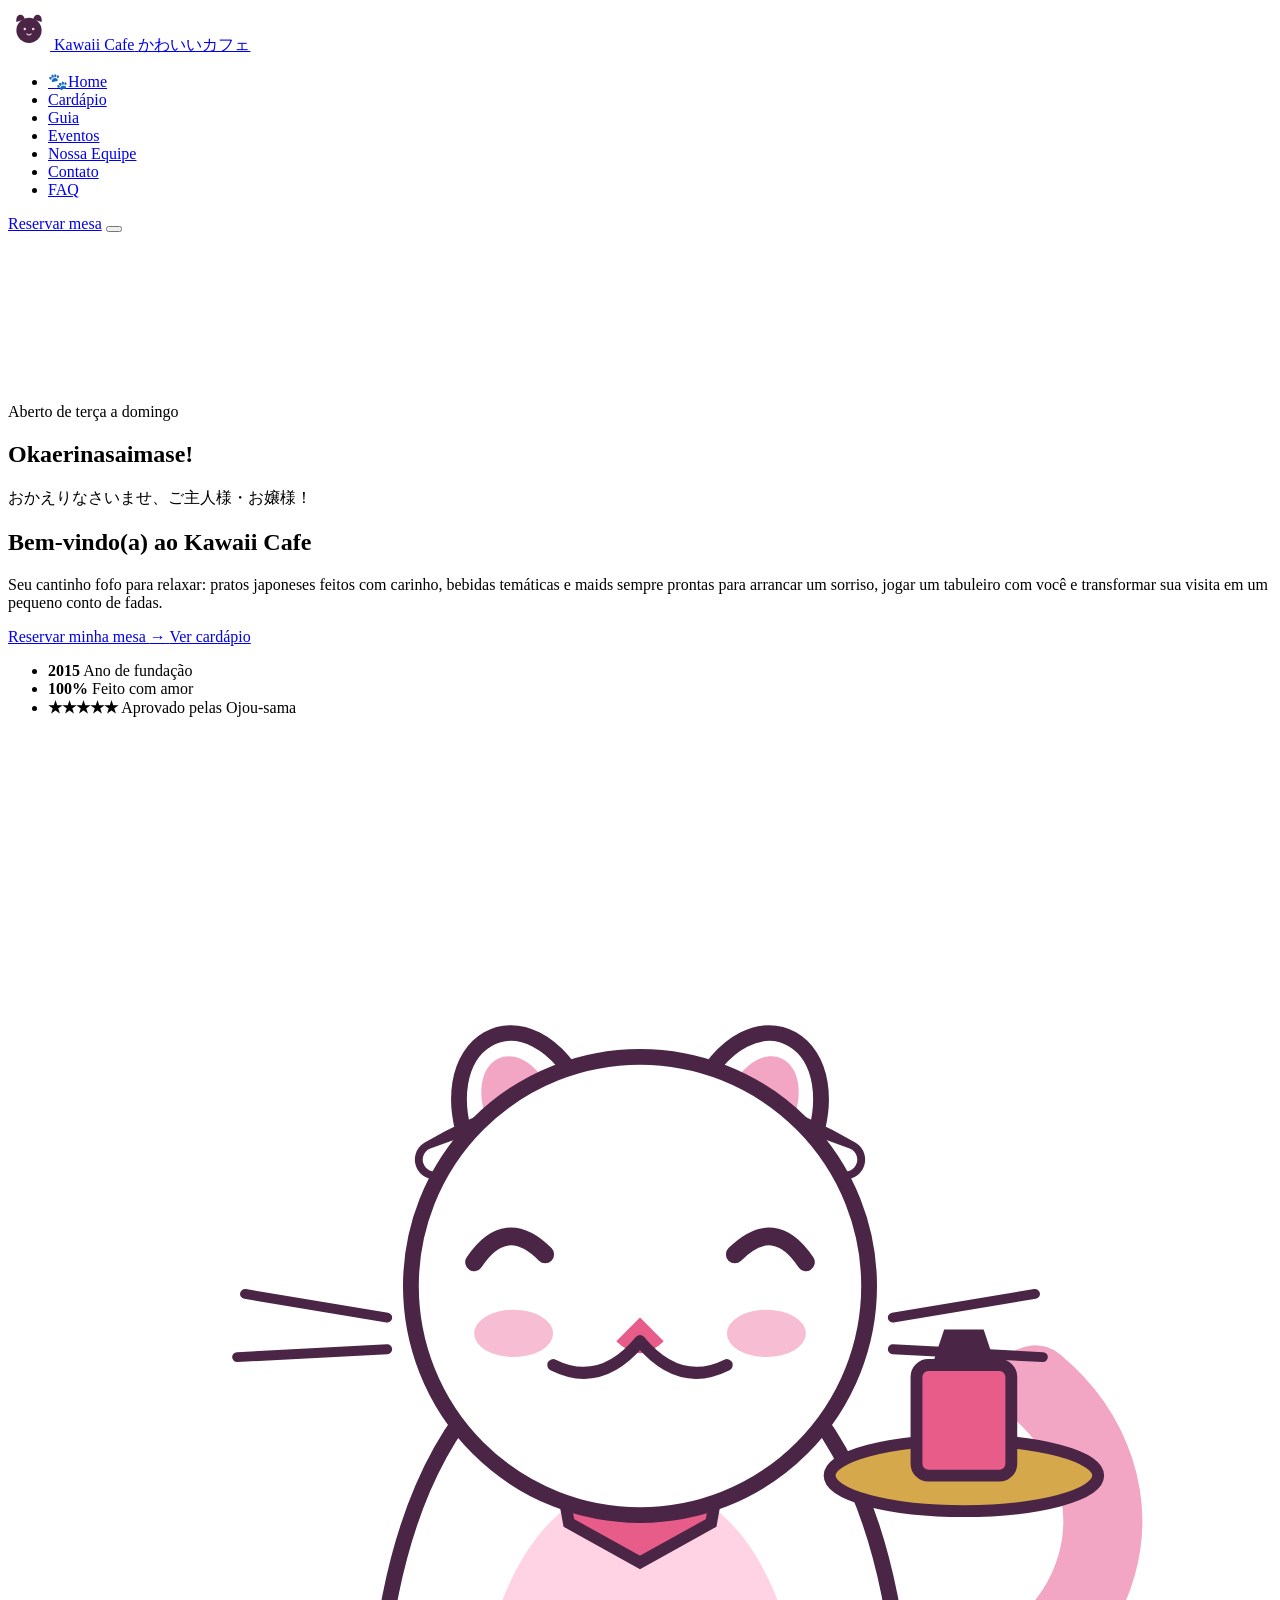
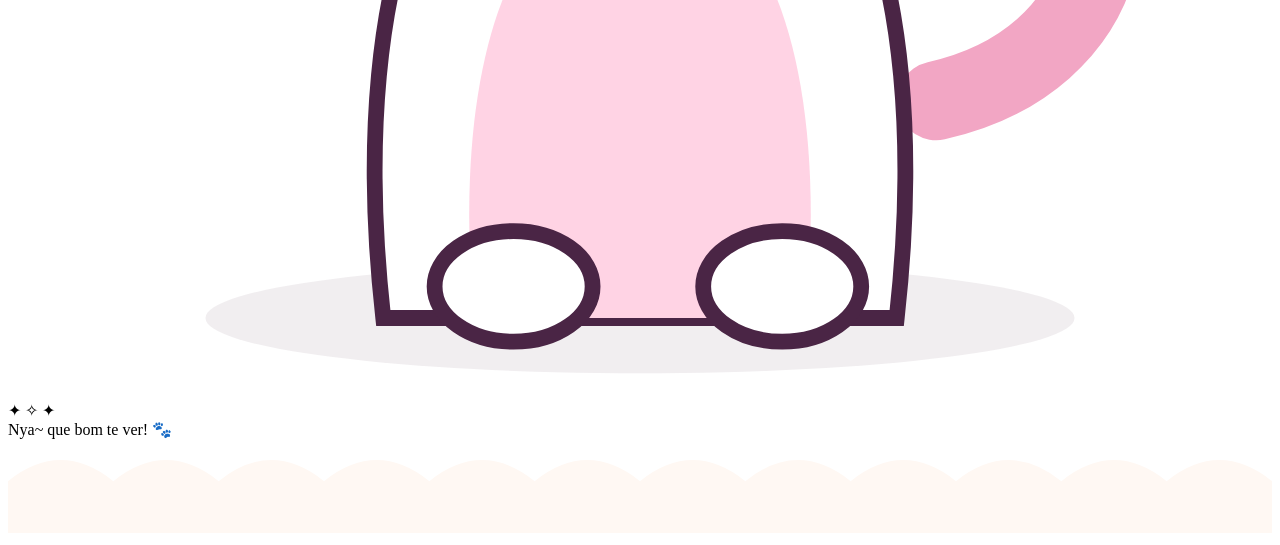
==== index.html @ 62a8ab02 "create header & inicio criaçao do header e pagina inicial" ====
<!DOCTYPE html>
<html lang="pt-BR">
<head>
<meta charset="UTF-8">
<meta name="viewport" content="width=device-width, initial-scale=1.0">
<title>Kawaii Cafe — Maid Café</title>
<link rel="preconnect" href="https://fonts.googleapis.com">
<link rel="preconnect" href="https://fonts.gstatic.com" crossorigin>
<link href="https://fonts.googleapis.com/css2?family=Caveat:wght@600;700&family=Fredoka:wght@500;600;700&family=Nunito:wght@400;600;700;800&display=swap" rel="stylesheet">
<link rel="stylesheet" href="style.css">
</head>
<body>

<!-- ============ HEADER ============ -->
<header class="site-header" id="siteHeader">
  <div class="header-inner">

    <a href="#top" class="brand">
      <span class="brand-mark" aria-hidden="true">
        <svg viewBox="0 0 60 60" width="42" height="42">
          <path d="M12 20 C10 8, 22 6, 24 16 Z" fill="#4A2545"/>
          <path d="M48 20 C50 8, 38 6, 36 16 Z" fill="#4A2545"/>
          <circle cx="30" cy="32" r="18" fill="#4A2545"/>
          <circle cx="24" cy="30" r="1.8" fill="#FFD3E4"/>
          <circle cx="36" cy="30" r="1.8" fill="#FFD3E4"/>
          <path d="M27 37 Q30 40 33 37" stroke="#FFD3E4" stroke-width="1.6" fill="none" stroke-linecap="round"/>
        </svg>
      </span>
      <span class="brand-text">
        <span class="brand-name">Kawaii Cafe</span>
        <span class="brand-sub">かわいいカフェ</span>
      </span>
    </a>

    <nav class="main-nav" id="mainNav" aria-label="Navegação principal">
      <ul>
        <li><a href="#top" class="nav-link is-active"><span class="paw" aria-hidden="true">🐾</span>Home</a></li>
        <li><a href="#cardapio" class="nav-link">Cardápio</a></li>
        <li><a href="#guia" class="nav-link">Guia</a></li>
        <li><a href="#eventos" class="nav-link">Eventos</a></li>
        <li><a href="#equipe" class="nav-link">Nossa Equipe</a></li>
        <li><a href="#contato" class="nav-link">Contato</a></li>
        <li><a href="#faq" class="nav-link">FAQ</a></li>
      </ul>
    </nav>

    <a href="#reservar" class="btn btn-nav-cta">Reservar mesa</a>

    <button class="nav-toggle" id="navToggle" aria-label="Abrir menu" aria-expanded="false" aria-controls="mainNav">
      <span></span><span></span><span></span>
    </button>
  </div>
</header>

<!-- ============ HERO ============ -->
<main>
<section class="hero" id="top">

  <div class="hero-bg" aria-hidden="true">
    <span class="bg-blob blob-1"></span>
    <span class="bg-blob blob-2"></span>
    <span class="bg-blob blob-3"></span>
    <svg class="bg-paws" width="100%" height="100%" aria-hidden="true">
      <use href="#pawPattern"></use>
    </svg>
  </div>

  <div class="hero-inner">

    <div class="hero-copy">
      <p class="eyebrow"><span class="dot"></span>Aberto de terça a domingo</p>

      <h1 class="hero-script">Okaerinasaimase!</h1>
      <p class="hero-jp">おかえりなさいませ、ご主人様・お嬢様！</p>

      <h2 class="hero-title">
        Bem-vindo(a) ao <span class="highlight">Kawaii Cafe</span>
      </h2>

      <p class="hero-desc">
        Seu cantinho fofo para relaxar: pratos japoneses feitos com carinho,
        bebidas temáticas e maids sempre prontas para arrancar um sorriso,
        jogar um tabuleiro com você e transformar sua visita em um pequeno conto de fadas.
      </p>

      <div class="hero-actions">
        <a href="#reservar" class="btn btn-primary">
          Reservar minha mesa
          <span aria-hidden="true">→</span>
        </a>
        <a href="#cardapio" class="btn btn-ghost">Ver cardápio</a>
      </div>

      <ul class="hero-stats">
        <li>
          <strong>2015</strong>
          <span>Ano de fundação</span>
        </li>
        <li>
          <strong>100%</strong>
          <span>Feito com amor</span>
        </li>
        <li>
          <strong>★★★★★</strong>
          <span>Aprovado pelas Ojou-sama</span>
        </li>
      </ul>
    </div>

    <div class="hero-visual" aria-hidden="true">
      <div class="cat-card">
        <div class="cat-card-shine"></div>

        <svg viewBox="0 0 320 320" width="100%" height="100%" role="img" aria-label="Ilustração de gatinha mascote">
          <ellipse cx="160" cy="300" rx="110" ry="14" fill="#4A2545" opacity="0.08"/>

          <!-- tail -->
          <path d="M235 245 C280 235, 290 190, 260 165" stroke="#F2A6C4" stroke-width="20" stroke-linecap="round" fill="none"/>

          <!-- body -->
          <path d="M95 300 C85 210, 110 150, 160 150 C210 150, 235 210, 225 300 Z" fill="#FFFFFF" stroke="#4A2545" stroke-width="4"/>
          <path d="M118 300 C112 235, 128 190, 160 190 C192 190, 208 235, 202 300 Z" fill="#FFD3E4"/>

          <!-- ribbon -->
          <path d="M138 178 L160 196 L182 178 L178 200 L160 210 L142 200 Z" fill="#E85C8A" stroke="#4A2545" stroke-width="3"/>

          <!-- ears -->
          <path d="M118 108 C104 78, 132 62, 146 92 Z" fill="#FFFFFF" stroke="#4A2545" stroke-width="4"/>
          <path d="M202 108 C216 78, 188 62, 174 92 Z" fill="#FFFFFF" stroke="#4A2545" stroke-width="4"/>
          <path d="M122 100 C114 82, 130 74, 138 92 Z" fill="#F2A6C4"/>
          <path d="M198 100 C206 82, 190 74, 182 92 Z" fill="#F2A6C4"/>

          <!-- maid headband -->
          <path d="M108 108 Q160 78 212 108" stroke="#4A2545" stroke-width="10" fill="none" stroke-linecap="round"/>
          <path d="M108 108 Q160 88 212 108" stroke="#FFFFFF" stroke-width="6" fill="none" stroke-linecap="round"/>

          <!-- head -->
          <circle cx="160" cy="140" r="58" fill="#FFFFFF" stroke="#4A2545" stroke-width="4"/>

          <!-- blush -->
          <ellipse cx="128" cy="152" rx="10" ry="6" fill="#F7B6CE" opacity="0.9"/>
          <ellipse cx="192" cy="152" rx="10" ry="6" fill="#F7B6CE" opacity="0.9"/>

          <!-- eyes -->
          <path d="M118 134 Q126 122 136 132" stroke="#4A2545" stroke-width="4.5" fill="none" stroke-linecap="round"/>
          <path d="M184 132 Q194 122 202 134" stroke="#4A2545" stroke-width="4.5" fill="none" stroke-linecap="round"/>

          <!-- nose+mouth -->
          <path d="M160 148 L154 154 Q160 160 166 154 Z" fill="#E85C8A"/>
          <path d="M160 154 Q150 166 138 160" stroke="#4A2545" stroke-width="3" fill="none" stroke-linecap="round"/>
          <path d="M160 154 Q170 166 182 160" stroke="#4A2545" stroke-width="3" fill="none" stroke-linecap="round"/>

          <!-- whiskers -->
          <path d="M96 148 L60 142 M96 156 L58 158" stroke="#4A2545" stroke-width="2.5" stroke-linecap="round"/>
          <path d="M224 148 L260 142 M224 156 L262 158" stroke="#4A2545" stroke-width="2.5" stroke-linecap="round"/>

          <!-- paws -->
          <ellipse cx="128" cy="292" rx="20" ry="14" fill="#FFFFFF" stroke="#4A2545" stroke-width="4"/>
          <ellipse cx="196" cy="292" rx="20" ry="14" fill="#FFFFFF" stroke="#4A2545" stroke-width="4"/>

          <!-- tray -->
          <ellipse cx="242" cy="188" rx="34" ry="9" fill="#D4A84B" stroke="#4A2545" stroke-width="3"/>
          <rect x="230" y="160" width="24" height="28" rx="3" fill="#E85C8A" stroke="#4A2545" stroke-width="3"/>
          <path d="M234 160 h16 l-3 -9 h-10 z" fill="#4A2545"/>
        </svg>

        <span class="sparkle sparkle-a">✦</span>
        <span class="sparkle sparkle-b">✧</span>
        <span class="sparkle sparkle-c">✦</span>
      </div>

      <div class="speech-bubble">
        <span>Nya~ que bom te ver! 🐾</span>
      </div>
    </div>

  </div>

  <!-- scalloped cat-ear divider -->
  <svg class="hero-divider" viewBox="0 0 1200 90" preserveAspectRatio="none" aria-hidden="true">
    <path d="M0,40
             Q50,0 100,40
             Q150,0 200,40
             Q250,0 300,40
             Q350,0 400,40
             Q450,0 500,40
             Q550,0 600,40
             Q650,0 700,40
             Q750,0 800,40
             Q850,0 900,40
             Q950,0 1000,40
             Q1050,0 1100,40
             Q1150,0 1200,40
             L1200,90 L0,90 Z" fill="#FFF8F3"/>
  </svg>
</section>


<svg width="0" height="0" style="position:absolute">
  <defs>
    <pattern id="pawPattern" x="0" y="0" width="140" height="140" patternUnits="userSpaceOnUse">
      <g fill="#4A2545" opacity="0.05">
        <circle cx="70" cy="80" r="14"/>
        <circle cx="55" cy="60" r="6"/>
        <circle cx="70" cy="52" r="6"/>
        <circle cx="85" cy="60" r="6"/>
      </g>
    </pattern>
  </defs>
</svg>
</main>

<script src="script.js"></script>
</body>
</html>
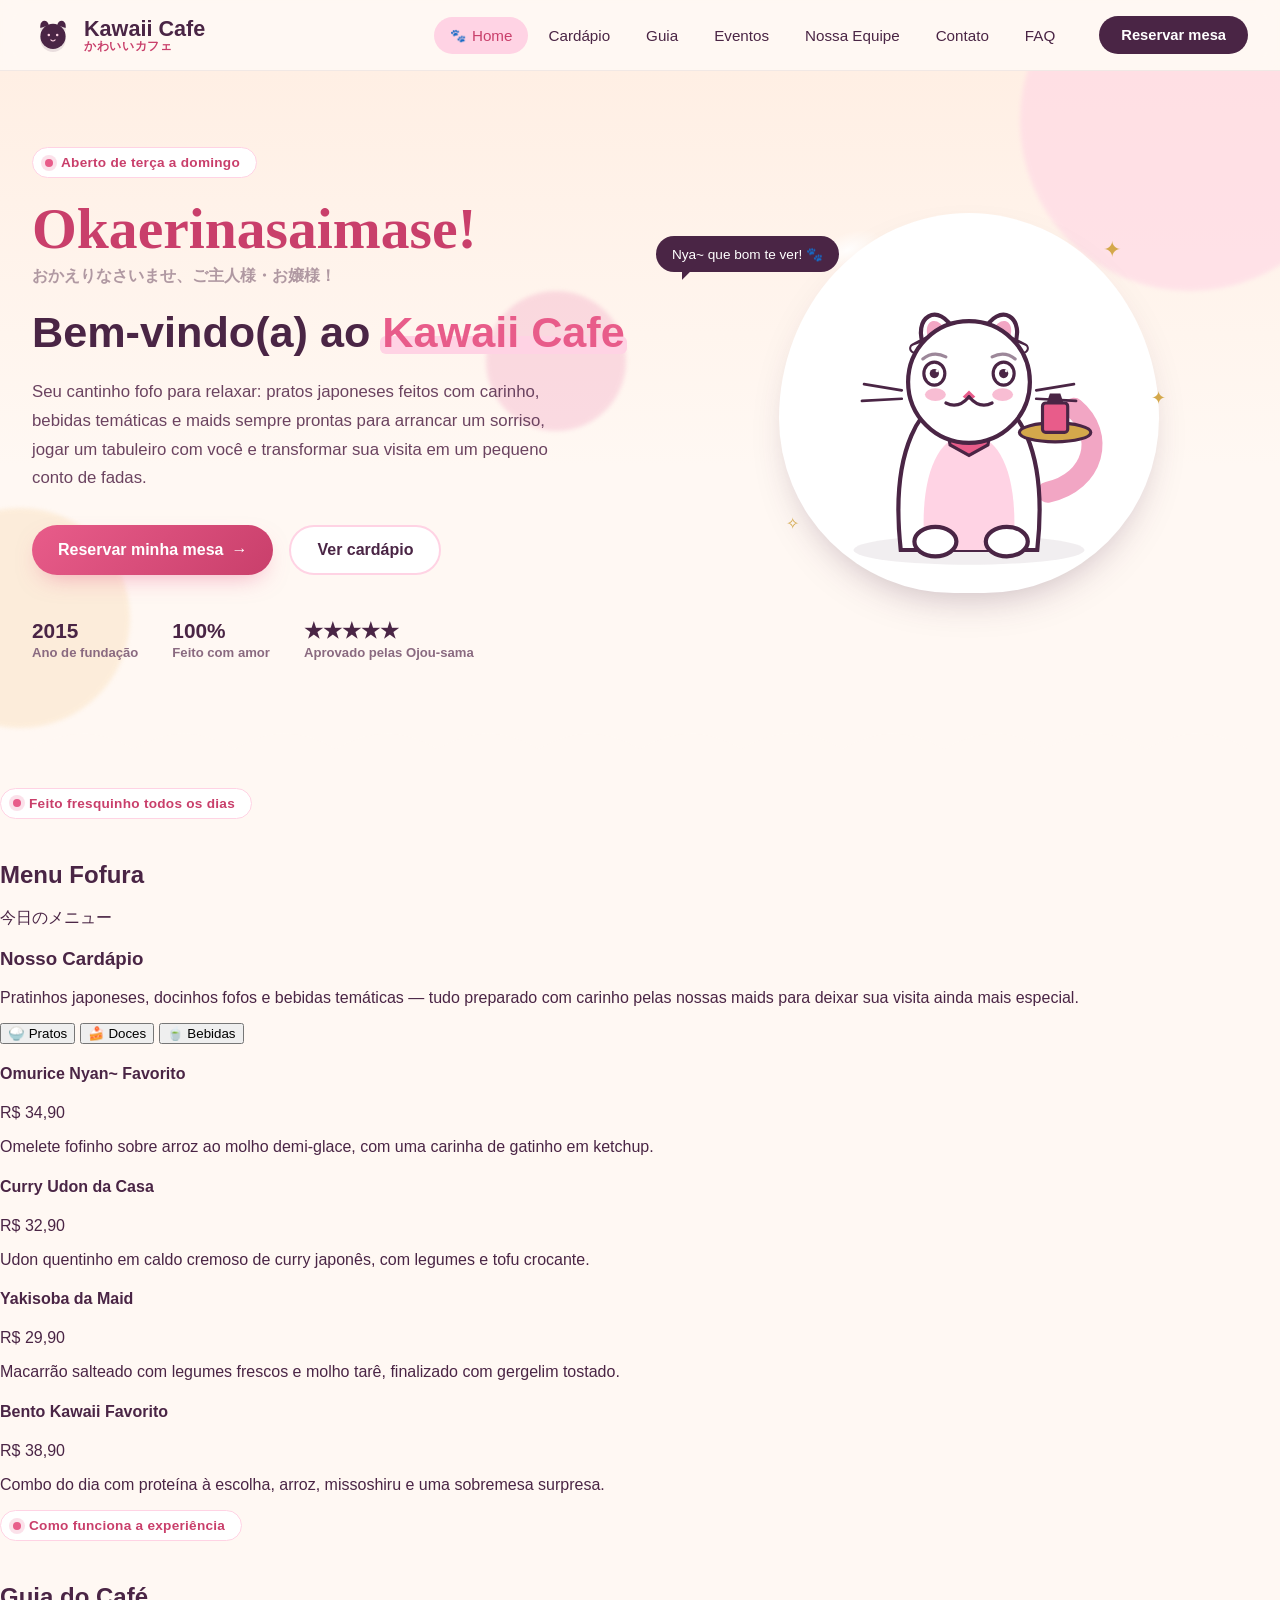
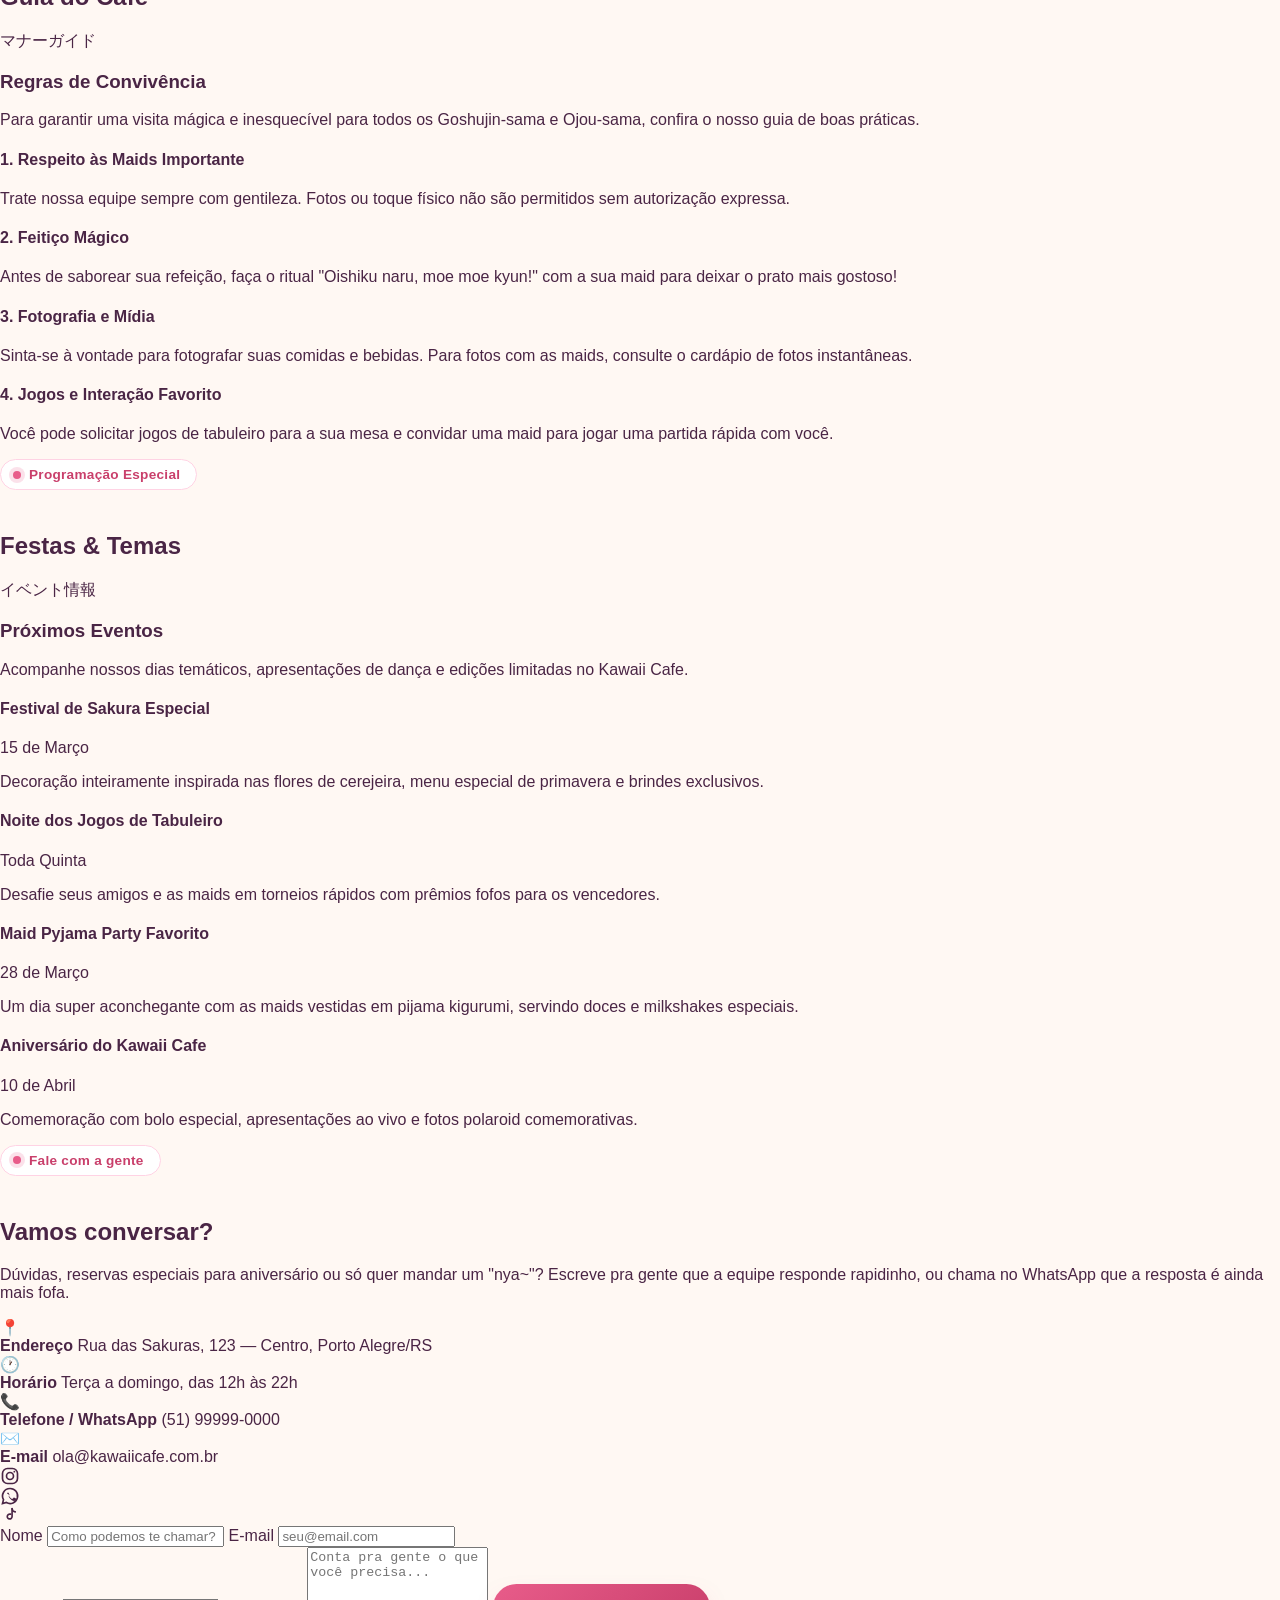
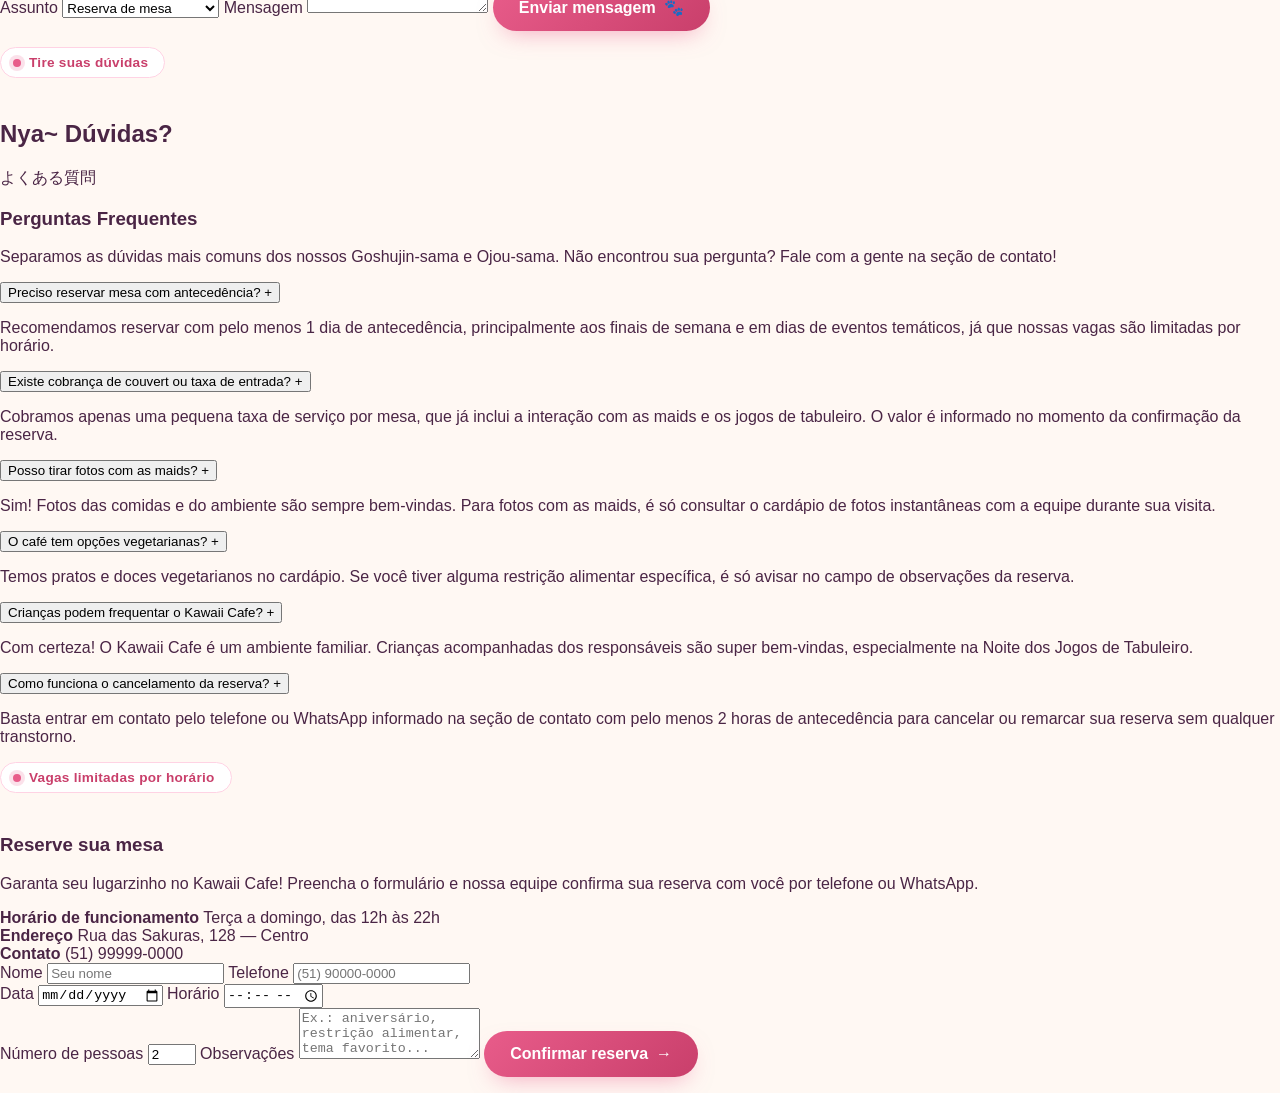
==== commit 09c331b0: "Enhance SVG character and update menu items Added eyebrows and pupil elements to the SVG character i" ====
--- a/index.html
+++ b/index.html
@@ -141,9 +141,17 @@
           <ellipse cx="128" cy="152" rx="10" ry="6" fill="#F7B6CE" opacity="0.9"/>
           <ellipse cx="192" cy="152" rx="10" ry="6" fill="#F7B6CE" opacity="0.9"/>
 
-          <!-- eyes -->
-          <path d="M118 134 Q126 122 136 132" stroke="#4A2545" stroke-width="4.5" fill="none" stroke-linecap="round"/>
-          <path d="M184 132 Q194 122 202 134" stroke="#4A2545" stroke-width="4.5" fill="none" stroke-linecap="round"/>
+          <!-- eyebrows -->
+          <path d="M116 118 Q126 110 138 116" stroke="#4A2545" stroke-width="3" fill="none" stroke-linecap="round" opacity="0.55"/>
+          <path d="M182 116 Q194 110 204 118" stroke="#4A2545" stroke-width="3" fill="none" stroke-linecap="round" opacity="0.55"/>
+
+          <!-- eyes (a pupila segue o cursor do mouse) -->
+          <ellipse cx="127" cy="132" rx="10" ry="11" fill="#FFFFFF" stroke="#4A2545" stroke-width="3"/>
+          <ellipse cx="193" cy="132" rx="10" ry="11" fill="#FFFFFF" stroke="#4A2545" stroke-width="3"/>
+          <circle id="pupilLeft" cx="127" cy="132" r="4.4" fill="#4A2545"/>
+          <circle id="pupilRight" cx="193" cy="132" r="4.4" fill="#4A2545"/>
+          <circle cx="129.5" cy="129.5" r="1.3" fill="#FFFFFF" opacity="0.9"/>
+          <circle cx="195.5" cy="129.5" r="1.3" fill="#FFFFFF" opacity="0.9"/>
 
           <!-- nose+mouth -->
           <path d="M160 148 L154 154 Q160 160 166 154 Z" fill="#E85C8A"/>
@@ -195,6 +203,490 @@
   </svg>
 </section>
 
+<section class="menu" id="cardapio">
+
+  <div class="menu-bg" aria-hidden="true">
+    <span class="bg-blob blob-4"></span>
+    <span class="bg-blob blob-5"></span>
+  </div>
+
+  <div class="menu-inner">
+
+    <div class="menu-head">
+      <p class="eyebrow"><span class="dot"></span>Feito fresquinho todos os dias</p>
+      <h2 class="menu-script">Menu Fofura</h2>
+      <p class="menu-jp">今日のメニュー</p>
+      <h3 class="section-title">Nosso <span class="highlight">Cardápio</span></h3>
+      <p class="menu-desc">
+        Pratinhos japoneses, docinhos fofos e bebidas temáticas — tudo preparado
+        com carinho pelas nossas maids para deixar sua visita ainda mais especial.
+      </p>
+    </div>
+
+    <div class="menu-tabs" role="tablist" aria-label="Categorias do cardápio">
+      <button class="tab-btn is-active" type="button" role="tab" aria-selected="true" aria-controls="painel-pratos" id="tab-pratos" data-tab="pratos">🍚 Pratos</button>
+      <button class="tab-btn" type="button" role="tab" aria-selected="false" aria-controls="painel-doces" id="tab-doces" data-tab="doces">🍰 Doces</button>
+      <button class="tab-btn" type="button" role="tab" aria-selected="false" aria-controls="painel-bebidas" id="tab-bebidas" data-tab="bebidas">🍵 Bebidas</button>
+    </div>
+
+    <div class="menu-panels">
+
+      <ul class="menu-grid is-active" id="painel-pratos" role="tabpanel" aria-labelledby="tab-pratos">
+        <li class="menu-item">
+          <div class="menu-item-top">
+            <h4 class="menu-item-name">Omurice Nyan~ <span class="badge">Favorito</span></h4>
+            <span class="menu-item-price">R$ 34,90</span>
+          </div>
+          <p class="menu-item-desc">Omelete fofinho sobre arroz ao molho demi-glace, com uma carinha de gatinho em ketchup.</p>
+        </li>
+        <li class="menu-item">
+          <div class="menu-item-top">
+            <h4 class="menu-item-name">Curry Udon da Casa</h4>
+            <span class="menu-item-price">R$ 32,90</span>
+          </div>
+          <p class="menu-item-desc">Udon quentinho em caldo cremoso de curry japonês, com legumes e tofu crocante.</p>
+        </li>
+        <li class="menu-item">
+          <div class="menu-item-top">
+            <h4 class="menu-item-name">Yakisoba da Maid</h4>
+            <span class="menu-item-price">R$ 29,90</span>
+          </div>
+          <p class="menu-item-desc">Macarrão salteado com legumes frescos e molho tarê, finalizado com gergelim tostado.</p>
+        </li>
+        <li class="menu-item">
+          <div class="menu-item-top">
+            <h4 class="menu-item-name">Bento Kawaii <span class="badge">Favorito</span></h4>
+            <span class="menu-item-price">R$ 38,90</span>
+          </div>
+          <p class="menu-item-desc">Combo do dia com proteína à escolha, arroz, missoshiru e uma sobremesa surpresa.</p>
+        </li>
+      </ul>
+
+      <ul class="menu-grid" id="painel-doces" role="tabpanel" aria-labelledby="tab-doces" hidden>
+        <li class="menu-item">
+          <div class="menu-item-top">
+            <h4 class="menu-item-name">Purin Fofinho <span class="badge">Favorito</span></h4>
+            <span class="menu-item-price">R$ 18,90</span>
+          </div>
+          <p class="menu-item-desc">Pudim de leite condensado com calda de caramelo e um chantininho decorado.</p>
+        </li>
+        <li class="menu-item">
+          <div class="menu-item-top">
+            <h4 class="menu-item-name">Pancake Nekomimi</h4>
+            <span class="menu-item-price">R$ 24,90</span>
+          </div>
+          <p class="menu-item-desc">Panqueca americana fofa com orelhinhas de gato em chantilly e frutas vermelhas.</p>
+        </li>
+        <li class="menu-item">
+          <div class="menu-item-top">
+            <h4 class="menu-item-name">Parfait Sakura</h4>
+            <span class="menu-item-price">R$ 26,90</span>
+          </div>
+          <p class="menu-item-desc">Camadas de sorvete de baunilha, morango e granola, finalizado com flor de sakura.</p>
+        </li>
+        <li class="menu-item">
+          <div class="menu-item-top">
+            <h4 class="menu-item-name">Cheesecake de Matcha</h4>
+            <span class="menu-item-price">R$ 22,90</span>
+          </div>
+          <p class="menu-item-desc">Cremoso, com base crocante e pó de matcha cerimonial por cima.</p>
+        </li>
+      </ul>
+
+      <ul class="menu-grid" id="painel-bebidas" role="tabpanel" aria-labelledby="tab-bebidas" hidden>
+        <li class="menu-item">
+          <div class="menu-item-top">
+            <h4 class="menu-item-name">Nekoccino <span class="badge">Favorito</span></h4>
+            <span class="menu-item-price">R$ 16,90</span>
+          </div>
+          <p class="menu-item-desc">Cappuccino cremoso com arte de leite em formato de gatinho.</p>
+        </li>
+        <li class="menu-item">
+          <div class="menu-item-top">
+            <h4 class="menu-item-name">Ramune Especial</h4>
+            <span class="menu-item-price">R$ 14,90</span>
+          </div>
+          <p class="menu-item-desc">Refrigerante japonês em sabores variados, servido na garrafinha clássica.</p>
+        </li>
+        <li class="menu-item">
+          <div class="menu-item-top">
+            <h4 class="menu-item-name">Milkshake Purin</h4>
+            <span class="menu-item-price">R$ 19,90</span>
+          </div>
+          <p class="menu-item-desc">Milkshake cremoso de caramelo com pedacinhos de pudim por dentro.</p>
+        </li>
+        <li class="menu-item">
+          <div class="menu-item-top">
+            <h4 class="menu-item-name">Chá Sakura Gelado</h4>
+            <span class="menu-item-price">R$ 15,90</span>
+          </div>
+          <p class="menu-item-desc">Chá floral levemente adocicado, servido com pétalas comestíveis.</p>
+        </li>
+      </ul>
+
+    </div>
+
+  </div>
+</section>
+
+<section class="menu" id="guia">
+  <div class="menu-bg" aria-hidden="true">
+    <span class="bg-blob blob-4"></span>
+    <span class="bg-blob blob-5"></span>
+  </div>
+
+  <div class="menu-inner">
+    <div class="menu-head">
+      <p class="eyebrow"><span class="dot"></span>Como funciona a experiência</p>
+      <h2 class="menu-script">Guia do Café</h2>
+      <p class="menu-jp">マナーガイド</p>
+      <h3 class="section-title">Regras de <span class="highlight">Convivência</span></h3>
+      <p class="menu-desc">
+        Para garantir uma visita mágica e inesquecível para todos os Goshujin-sama e Ojou-sama, confira o nosso guia de boas práticas.
+      </p>
+    </div>
+
+    <ul class="menu-grid is-active">
+      <li class="menu-item">
+        <div class="menu-item-top">
+          <h4 class="menu-item-name">1. Respeito às Maids <span class="badge">Importante</span></h4>
+        </div>
+        <p class="menu-item-desc">Trate nossa equipe sempre com gentileza. Fotos ou toque físico não são permitidos sem autorização expressa.</p>
+      </li>
+      <li class="menu-item">
+        <div class="menu-item-top">
+          <h4 class="menu-item-name">2. Feitiço Mágico</h4>
+        </div>
+        <p class="menu-item-desc">Antes de saborear sua refeição, faça o ritual "Oishiku naru, moe moe kyun!" com a sua maid para deixar o prato mais gostoso!</p>
+      </li>
+      <li class="menu-item">
+        <div class="menu-item-top">
+          <h4 class="menu-item-name">3. Fotografia e Mídia</h4>
+        </div>
+        <p class="menu-item-desc">Sinta-se à vontade para fotografar suas comidas e bebidas. Para fotos com as maids, consulte o cardápio de fotos instantâneas.</p>
+      </li>
+      <li class="menu-item">
+        <div class="menu-item-top">
+          <h4 class="menu-item-name">4. Jogos e Interação <span class="badge">Favorito</span></h4>
+        </div>
+        <p class="menu-item-desc">Você pode solicitar jogos de tabuleiro para a sua mesa e convidar uma maid para jogar uma partida rápida com você.</p>
+      </li>
+    </ul>
+  </div>
+</section>
+
+<section class="menu" id="eventos">
+  <div class="menu-bg" aria-hidden="true">
+    <span class="bg-blob blob-4"></span>
+    <span class="bg-blob blob-5"></span>
+  </div>
+
+  <div class="menu-inner">
+    <div class="menu-head">
+      <p class="eyebrow"><span class="dot"></span>Programação Especial</p>
+      <h2 class="menu-script">Festas & Temas</h2>
+      <p class="menu-jp">イベント情報</p>
+      <h3 class="section-title">Próximos <span class="highlight">Eventos</span></h3>
+      <p class="menu-desc">
+        Acompanhe nossos dias temáticos, apresentações de dança e edições limitadas no Kawaii Cafe.
+      </p>
+    </div>
+
+    <ul class="menu-grid is-active">
+      <li class="menu-item">
+        <div class="menu-item-top">
+          <h4 class="menu-item-name">Festival de Sakura <span class="badge">Especial</span></h4>
+          <span class="menu-item-price">15 de Março</span>
+        </div>
+        <p class="menu-item-desc">Decoração inteiramente inspirada nas flores de cerejeira, menu especial de primavera e brindes exclusivos.</p>
+      </li>
+      <li class="menu-item">
+        <div class="menu-item-top">
+          <h4 class="menu-item-name">Noite dos Jogos de Tabuleiro</h4>
+          <span class="menu-item-price">Toda Quinta</span>
+        </div>
+        <p class="menu-item-desc">Desafie seus amigos e as maids em torneios rápidos com prêmios fofos para os vencedores.</p>
+      </li>
+      <li class="menu-item">
+        <div class="menu-item-top">
+          <h4 class="menu-item-name">Maid Pyjama Party <span class="badge">Favorito</span></h4>
+          <span class="menu-item-price">28 de Março</span>
+        </div>
+        <p class="menu-item-desc">Um dia super aconchegante com as maids vestidas em pijama kigurumi, servindo doces e milkshakes especiais.</p>
+      </li>
+      <li class="menu-item">
+        <div class="menu-item-top">
+          <h4 class="menu-item-name">Aniversário do Kawaii Cafe</h4>
+          <span class="menu-item-price">10 de Abril</span>
+        </div>
+        <p class="menu-item-desc">Comemoração com bolo especial, apresentações ao vivo e fotos polaroid comemorativas.</p>
+      </li>
+    </ul>
+  </div>
+</section>
+
+<section class="contact" id="contato">
+
+  <div class="contact-bg" aria-hidden="true">
+    <span class="bg-blob blob-4"></span>
+    <span class="bg-blob blob-5"></span>
+  </div>
+
+  <div class="contact-inner">
+
+    <div class="contact-intro">
+      <p class="eyebrow"><span class="dot"></span>Fale com a gente</p>
+
+      <h2 class="section-title">Vamos <span class="highlight">conversar</span>?</h2>
+
+      <p class="section-desc">
+        Dúvidas, reservas especiais para aniversário ou só quer mandar um "nya~"?
+        Escreve pra gente que a equipe responde rapidinho, ou chama no WhatsApp
+        que a resposta é ainda mais fofa.
+      </p>
+
+      <ul class="contact-list">
+        <li>
+          <span class="contact-icon" aria-hidden="true">📍</span>
+          <div>
+            <strong>Endereço</strong>
+            <span>Rua das Sakuras, 123 — Centro, Porto Alegre/RS</span>
+          </div>
+        </li>
+        <li>
+          <span class="contact-icon" aria-hidden="true">🕐</span>
+          <div>
+            <strong>Horário</strong>
+            <span>Terça a domingo, das 12h às 22h</span>
+          </div>
+        </li>
+        <li>
+          <span class="contact-icon" aria-hidden="true">📞</span>
+          <div>
+            <strong>Telefone / WhatsApp</strong>
+            <span>(51) 99999-0000</span>
+          </div>
+        </li>
+        <li>
+          <span class="contact-icon" aria-hidden="true">✉️</span>
+          <div>
+            <strong>E-mail</strong>
+            <span>ola@kawaiicafe.com.br</span>
+          </div>
+        </li>
+      </ul>
+
+      <div class="contact-social">
+        <a href="#" class="social-btn" aria-label="Instagram do Kawaii Cafe">
+          <svg viewBox="0 0 24 24" width="20" height="20" aria-hidden="true">
+            <rect x="3" y="3" width="18" height="18" rx="6" fill="none" stroke="currentColor" stroke-width="2"/>
+            <circle cx="12" cy="12" r="4.2" fill="none" stroke="currentColor" stroke-width="2"/>
+            <circle cx="17.2" cy="6.8" r="1.1" fill="currentColor"/>
+          </svg>
+        </a>
+        <a href="#" class="social-btn" aria-label="WhatsApp do Kawaii Cafe">
+          <svg viewBox="0 0 24 24" width="20" height="20" aria-hidden="true">
+            <path d="M12 3a9 9 0 0 0-7.8 13.4L3 21l4.7-1.2A9 9 0 1 0 12 3Z" fill="none" stroke="currentColor" stroke-width="2"/>
+            <path d="M8.3 8.7c.2-.6.6-.6 1-.6h.6c.2 0 .5 0 .7.5s.7 1.7.8 1.8.1.3 0 .5-.2.3-.4.5-.4.4-.2.7c.2.3.9 1.4 1.9 2.3s1.6.9 1.9 1c.3.1.5.1.7-.1s.8-.9 1-1.2.4-.3.7-.2 1.7.8 2 1 .5.3.5.5-.1 1-.6 1.6-1.4 1.1-2.3 1c-.9-.1-2.7-1-3.7-2.1s-1.9-2.3-2.2-2.8-.4-1 0-1.6c.2-.3.3-.5.4-.7Z" fill="currentColor"/>
+          </svg>
+        </a>
+        <a href="#" class="social-btn" aria-label="TikTok do Kawaii Cafe">
+          <svg viewBox="0 0 24 24" width="20" height="20" aria-hidden="true">
+            <path d="M14.5 3v9.6a2.9 2.9 0 1 1-2.1-2.8" fill="none" stroke="currentColor" stroke-width="2" stroke-linecap="round"/>
+            <path d="M14.5 3.3c.3 2 1.8 3.5 3.8 3.7" fill="none" stroke="currentColor" stroke-width="2" stroke-linecap="round"/>
+          </svg>
+        </a>
+      </div>
+    </div>
+
+    <form class="contact-form" id="contactForm" novalidate>
+      <div class="form-row">
+        <label class="field">
+          <span>Nome</span>
+          <input type="text" name="nome" autocomplete="name" required placeholder="Como podemos te chamar?">
+        </label>
+        <label class="field">
+          <span>E-mail</span>
+          <input type="email" name="email" autocomplete="email" required placeholder="seu@email.com">
+        </label>
+      </div>
+
+      <label class="field">
+        <span>Assunto</span>
+        <select name="assunto">
+          <option>Reserva de mesa</option>
+          <option>Eventos e aniversários</option>
+          <option>Parcerias</option>
+          <option>Outro assunto</option>
+        </select>
+      </label>
+
+      <label class="field">
+        <span>Mensagem</span>
+        <textarea name="mensagem" rows="4" required placeholder="Conta pra gente o que você precisa..."></textarea>
+      </label>
+
+      <button type="submit" class="btn btn-primary">
+        Enviar mensagem
+        <span aria-hidden="true">🐾</span>
+      </button>
+
+      <p class="form-note" id="contactFormNote" role="status" aria-live="polite"></p>
+    </form>
+
+  </div>
+</section>
+
+<section class="faq" id="faq">
+
+  <div class="faq-bg" aria-hidden="true">
+    <span class="bg-blob blob-7"></span>
+  </div>
+
+  <div class="faq-inner">
+
+    <div class="faq-head">
+      <p class="eyebrow"><span class="dot"></span>Tire suas dúvidas</p>
+      <h2 class="menu-script">Nya~ Dúvidas?</h2>
+      <p class="menu-jp">よくある質問</p>
+      <h3 class="section-title">Perguntas <span class="highlight">Frequentes</span></h3>
+      <p class="menu-desc">
+        Separamos as dúvidas mais comuns dos nossos Goshujin-sama e Ojou-sama.
+        Não encontrou sua pergunta? Fale com a gente na seção de contato!
+      </p>
+    </div>
+
+    <div class="faq-list">
+
+      <div class="faq-item">
+        <button class="faq-question" type="button" aria-expanded="false">
+          <span>Preciso reservar mesa com antecedência?</span>
+          <span class="faq-icon" aria-hidden="true">+</span>
+        </button>
+        <div class="faq-answer">
+          <p>Recomendamos reservar com pelo menos 1 dia de antecedência, principalmente aos finais de semana e em dias de eventos temáticos, já que nossas vagas são limitadas por horário.</p>
+        </div>
+      </div>
+
+      <div class="faq-item">
+        <button class="faq-question" type="button" aria-expanded="false">
+          <span>Existe cobrança de couvert ou taxa de entrada?</span>
+          <span class="faq-icon" aria-hidden="true">+</span>
+        </button>
+        <div class="faq-answer">
+          <p>Cobramos apenas uma pequena taxa de serviço por mesa, que já inclui a interação com as maids e os jogos de tabuleiro. O valor é informado no momento da confirmação da reserva.</p>
+        </div>
+      </div>
+
+      <div class="faq-item">
+        <button class="faq-question" type="button" aria-expanded="false">
+          <span>Posso tirar fotos com as maids?</span>
+          <span class="faq-icon" aria-hidden="true">+</span>
+        </button>
+        <div class="faq-answer">
+          <p>Sim! Fotos das comidas e do ambiente são sempre bem-vindas. Para fotos com as maids, é só consultar o cardápio de fotos instantâneas com a equipe durante sua visita.</p>
+        </div>
+      </div>
+
+      <div class="faq-item">
+        <button class="faq-question" type="button" aria-expanded="false">
+          <span>O café tem opções vegetarianas?</span>
+          <span class="faq-icon" aria-hidden="true">+</span>
+        </button>
+        <div class="faq-answer">
+          <p>Temos pratos e doces vegetarianos no cardápio. Se você tiver alguma restrição alimentar específica, é só avisar no campo de observações da reserva.</p>
+        </div>
+      </div>
+
+      <div class="faq-item">
+        <button class="faq-question" type="button" aria-expanded="false">
+          <span>Crianças podem frequentar o Kawaii Cafe?</span>
+          <span class="faq-icon" aria-hidden="true">+</span>
+        </button>
+        <div class="faq-answer">
+          <p>Com certeza! O Kawaii Cafe é um ambiente familiar. Crianças acompanhadas dos responsáveis são super bem-vindas, especialmente na Noite dos Jogos de Tabuleiro.</p>
+        </div>
+      </div>
+
+      <div class="faq-item">
+        <button class="faq-question" type="button" aria-expanded="false">
+          <span>Como funciona o cancelamento da reserva?</span>
+          <span class="faq-icon" aria-hidden="true">+</span>
+        </button>
+        <div class="faq-answer">
+          <p>Basta entrar em contato pelo telefone ou WhatsApp informado na seção de contato com pelo menos 2 horas de antecedência para cancelar ou remarcar sua reserva sem qualquer transtorno.</p>
+        </div>
+      </div>
+
+    </div>
+  </div>
+</section>
+
+<section class="reservas" id="reservar">
+
+  <div class="reservas-bg" aria-hidden="true">
+    <span class="bg-blob blob-6"></span>
+  </div>
+
+  <div class="reservas-inner">
+
+    <div class="reservas-info">
+      <p class="eyebrow"><span class="dot"></span>Vagas limitadas por horário</p>
+      <h3 class="section-title">Reserve sua <span class="highlight">mesa</span></h3>
+      <p class="reservas-desc">
+        Garanta seu lugarzinho no Kawaii Cafe! Preencha o formulário e nossa
+        equipe confirma sua reserva com você por telefone ou WhatsApp.
+      </p>
+
+      <ul class="reservas-details">
+        <li>
+          <strong>Horário de funcionamento</strong>
+          <span>Terça a domingo, das 12h às 22h</span>
+        </li>
+        <li>
+          <strong>Endereço</strong>
+          <span>Rua das Sakuras, 128 — Centro</span>
+        </li>
+        <li>
+          <strong>Contato</strong>
+          <span>(51) 99999-0000</span>
+        </li>
+      </ul>
+    </div>
+
+    <form class="reservas-form" id="reservaForm" novalidate>
+      <div class="form-row">
+        <label for="reservaNome">Nome
+          <input type="text" id="reservaNome" name="nome" placeholder="Seu nome" required>
+        </label>
+        <label for="reservaTelefone">Telefone
+          <input type="tel" id="reservaTelefone" name="telefone" placeholder="(51) 90000-0000" required>
+        </label>
+      </div>
+      <div class="form-row">
+        <label for="reservaData">Data
+          <input type="date" id="reservaData" name="data" required>
+        </label>
+        <label for="reservaHorario">Horário
+          <input type="time" id="reservaHorario" name="horario" required>
+        </label>
+      </div>
+      <label for="reservaPessoas">Número de pessoas
+        <input type="number" id="reservaPessoas" name="pessoas" min="1" max="20" value="2" required>
+      </label>
+      <label for="reservaObs">Observações
+        <textarea id="reservaObs" name="observacoes" rows="3" placeholder="Ex.: aniversário, restrição alimentar, tema favorito..."></textarea>
+      </label>
+      <button type="submit" class="btn btn-primary">
+        Confirmar reserva
+        <span aria-hidden="true">→</span>
+      </button>
+      <p class="form-note" id="reservaFormNote" role="status" aria-live="polite"></p>
+    </form>
+
+  </div>
+</section>
+
 
 <svg width="0" height="0" style="position:absolute">
   <defs>
@@ -212,4 +704,4 @@
 
 <script src="script.js"></script>
 </body>
-</html>+</html>
--- a/style.css
+++ b/style.css
@@ -0,0 +1,429 @@
+/* ===================================================================
+   KAWAII CAFE — tokens
+=================================================================== */
+:root{
+  --cream:        #FFF8F3;
+  --cream-deep:   #FFEFE4;
+  --pink-soft:    #FFD3E4;
+  --pink-mid:     #F2A6C4;
+  --magenta:      #E85C8A;
+  --magenta-dark: #C93F6B;
+  --plum:         #4A2545;
+  --plum-70:      #4A254570;
+  --gold:         #D4A84B;
+  --white:        #FFFFFF;
+
+  --font-display: 'Fredoka', sans-serif;
+  --font-body:    'Nunito', sans-serif;
+  --font-script:  'Caveat', cursive;
+
+  --radius-lg: 28px;
+  --radius-md: 18px;
+  --radius-pill: 999px;
+
+  --shadow-soft: 0 18px 40px -18px rgba(74, 37, 69, 0.35);
+  --shadow-pop:  0 10px 24px -10px rgba(232, 92, 138, 0.55);
+}
+
+*, *::before, *::after{ box-sizing: border-box; }
+html{ scroll-behavior: smooth; }
+body{
+  margin: 0;
+  font-family: var(--font-body);
+  color: var(--plum);
+  background: var(--cream);
+  -webkit-font-smoothing: antialiased;
+}
+img, svg{ display:block; max-width:100%; }
+a{ text-decoration:none; color:inherit; }
+ul{ list-style:none; margin:0; padding:0; }
+
+:focus-visible{
+  outline: 3px solid var(--magenta);
+  outline-offset: 3px;
+  border-radius: 6px;
+}
+
+@media (prefers-reduced-motion: reduce){
+  *{ animation-duration: 0.01ms !important; animation-iteration-count: 1 !important; transition-duration: 0.01ms !important; scroll-behavior: auto !important; }
+}
+
+/* ===================================================================
+   BUTTONS
+=================================================================== */
+.btn{
+  display:inline-flex;
+  align-items:center;
+  gap:8px;
+  font-family: var(--font-display);
+  font-weight: 600;
+  font-size: 1rem;
+  padding: 14px 26px;
+  border-radius: var(--radius-pill);
+  border: none;
+  cursor: pointer;
+  transition: transform .25s ease, box-shadow .25s ease, background .25s ease;
+  white-space: nowrap;
+}
+.btn:hover{ transform: translateY(-3px); }
+.btn:active{ transform: translateY(-1px); }
+
+.btn-primary{
+  background: linear-gradient(135deg, var(--magenta), var(--magenta-dark));
+  color: var(--white);
+  box-shadow: var(--shadow-pop);
+}
+.btn-primary:hover{ box-shadow: 0 16px 30px -10px rgba(232,92,138,0.65); }
+.btn-primary span{ transition: transform .25s ease; }
+.btn-primary:hover span{ transform: translateX(4px); }
+
+.btn-ghost{
+  background: var(--white);
+  color: var(--plum);
+  border: 2px solid var(--pink-soft);
+}
+.btn-ghost:hover{ border-color: var(--magenta); color: var(--magenta-dark); }
+
+.btn-nav-cta{
+  background: var(--plum);
+  color: var(--white);
+  font-size: 0.92rem;
+  padding: 11px 22px;
+}
+.btn-nav-cta:hover{ background: var(--magenta-dark); }
+
+/* ===================================================================
+   HEADER
+=================================================================== */
+.site-header{
+  position: sticky;
+  top: 0;
+  z-index: 100;
+  background: rgba(255, 248, 243, 0.85);
+  backdrop-filter: blur(10px);
+  border-bottom: 1px solid rgba(74,37,69,0.08);
+}
+
+.header-inner{
+  max-width: 1280px;
+  margin: 0 auto;
+  padding: 14px 32px;
+  display: flex;
+  align-items: center;
+  gap: 28px;
+}
+
+.brand{
+  display: flex;
+  align-items: center;
+  gap: 10px;
+  margin-right: auto;
+}
+.brand-mark{
+  display:flex;
+  filter: drop-shadow(0 3px 0 rgba(74,37,69,0.12));
+  transition: transform .3s ease;
+}
+.brand:hover .brand-mark{ transform: rotate(-8deg) scale(1.05); }
+
+.brand-text{ display:flex; flex-direction:column; line-height:1.05; }
+.brand-name{
+  font-family: var(--font-display);
+  font-weight: 700;
+  font-size: 1.35rem;
+  color: var(--plum);
+}
+.brand-sub{
+  font-size: 0.72rem;
+  letter-spacing: 0.06em;
+  color: var(--magenta-dark);
+  font-weight: 700;
+}
+
+.main-nav ul{ display:flex; align-items:center; gap: 4px; }
+
+.nav-link{
+  display:flex;
+  align-items:center;
+  gap:6px;
+  font-family: var(--font-display);
+  font-size: 0.95rem;
+  font-weight: 500;
+  color: var(--plum);
+  padding: 10px 16px;
+  border-radius: var(--radius-pill);
+  position: relative;
+  transition: color .2s ease, background .2s ease;
+}
+.nav-link .paw{ font-size: 0.85em; opacity:0; transform: scale(0.6); transition: all .2s ease; }
+.nav-link:hover, .nav-link.is-active{ background: var(--pink-soft); color: var(--magenta-dark); }
+.nav-link:hover .paw, .nav-link.is-active .paw{ opacity:1; transform: scale(1); }
+
+.nav-toggle{
+  display:none;
+  flex-direction:column;
+  justify-content:center;
+  gap:5px;
+  width: 42px;
+  height: 42px;
+  border-radius: var(--radius-md);
+  border: none;
+  background: var(--pink-soft);
+  cursor:pointer;
+}
+.nav-toggle span{
+  display:block;
+  height: 3px;
+  width: 22px;
+  margin: 0 auto;
+  background: var(--plum);
+  border-radius: 3px;
+  transition: transform .25s ease, opacity .25s ease;
+}
+.nav-toggle[aria-expanded="true"] span:nth-child(1){ transform: translateY(8px) rotate(45deg); }
+.nav-toggle[aria-expanded="true"] span:nth-child(2){ opacity: 0; }
+.nav-toggle[aria-expanded="true"] span:nth-child(3){ transform: translateY(-8px) rotate(-45deg); }
+
+/* ===================================================================
+   HERO
+=================================================================== */
+.hero{
+  position: relative;
+  overflow: hidden;
+  padding: 76px 32px 0;
+  background: linear-gradient(180deg, var(--cream-deep) 0%, var(--cream) 55%);
+}
+
+.hero-bg{ position:absolute; inset:0; z-index:0; pointer-events:none; }
+.bg-blob{
+  position:absolute;
+  border-radius: 50%;
+  filter: blur(2px);
+  opacity: 0.55;
+}
+.blob-1{ width:340px; height:340px; background: var(--pink-soft); top:-120px; right:-80px; }
+.blob-2{ width:220px; height:220px; background: #FBE4C6; bottom:60px; left:-90px; }
+.blob-3{ width:140px; height:140px; background: var(--pink-mid); opacity:0.35; top:220px; left:38%; }
+.bg-paws{ position:absolute; inset:0; }
+
+.hero-inner{
+  position: relative;
+  z-index: 1;
+  max-width: 1280px;
+  margin: 0 auto;
+  display: grid;
+  grid-template-columns: 1.05fr 0.95fr;
+  align-items: center;
+  gap: 40px;
+  padding-bottom: 64px;
+}
+
+.eyebrow{
+  display:inline-flex;
+  align-items:center;
+  gap:8px;
+  font-family: var(--font-display);
+  font-weight: 600;
+  font-size: 0.85rem;
+  letter-spacing: 0.02em;
+  color: var(--magenta-dark);
+  background: var(--white);
+  border: 1px solid var(--pink-soft);
+  padding: 7px 16px 7px 12px;
+  border-radius: var(--radius-pill);
+  margin: 0 0 22px;
+}
+.eyebrow .dot{
+  width:8px; height:8px; border-radius:50%;
+  background: var(--magenta);
+  box-shadow: 0 0 0 4px rgba(232,92,138,0.18);
+}
+
+.hero-script{
+  font-family: var(--font-script);
+  font-weight: 700;
+  font-size: clamp(2.6rem, 5vw, 3.6rem);
+  color: var(--magenta-dark);
+  margin: 0;
+  line-height: 1;
+}
+.hero-jp{
+  font-family: var(--font-body);
+  font-weight: 700;
+  font-size: 1rem;
+  color: var(--plum-70);
+  margin: 8px 0 20px;
+}
+
+.hero-title{
+  font-family: var(--font-display);
+  font-weight: 600;
+  font-size: clamp(1.9rem, 3.4vw, 2.7rem);
+  line-height: 1.2;
+  margin: 0 0 20px;
+  color: var(--plum);
+}
+.hero-title .highlight{
+  color: var(--magenta);
+  position: relative;
+  white-space: nowrap;
+}
+.hero-title .highlight::after{
+  content:"";
+  position:absolute;
+  left:-2px; right:-2px; bottom:2px;
+  height: 0.4em;
+  background: var(--pink-soft);
+  z-index: -1;
+  border-radius: 6px;
+}
+
+.hero-desc{
+  font-size: 1.05rem;
+  line-height: 1.7;
+  color: #6B4360;
+  max-width: 520px;
+  margin: 0 0 32px;
+}
+
+.hero-actions{
+  display:flex;
+  flex-wrap: wrap;
+  gap: 16px;
+  margin-bottom: 44px;
+}
+
+.hero-stats{
+  display:flex;
+  gap: 34px;
+  flex-wrap: wrap;
+}
+.hero-stats li{ display:flex; flex-direction:column; gap:2px; }
+.hero-stats strong{
+  font-family: var(--font-display);
+  font-size: 1.3rem;
+  color: var(--plum);
+}
+.hero-stats span{
+  font-size: 0.82rem;
+  color: #8A6A80;
+  font-weight: 600;
+}
+
+/* ---- visual side ---- */
+.hero-visual{
+  position: relative;
+  display:flex;
+  justify-content:center;
+  align-items:center;
+}
+
+.cat-card{
+  position: relative;
+  width: min(380px, 88vw);
+  aspect-ratio: 1 / 1;
+  background: var(--white);
+  border-radius: 50% 50% 46% 46% / 54% 54% 46% 46%;
+  box-shadow: var(--shadow-soft);
+  padding: 22px;
+  animation: float 6s ease-in-out infinite;
+}
+.cat-card-shine{
+  position:absolute;
+  top: 20px; left: 34px;
+  width: 70px; height: 34px;
+  background: radial-gradient(closest-side, rgba(255,255,255,0.9), transparent);
+  border-radius: 50%;
+  transform: rotate(-20deg);
+}
+
+@keyframes float{
+  0%, 100%{ transform: translateY(0px); }
+  50%{ transform: translateY(-14px); }
+}
+
+.sparkle{
+  position:absolute;
+  color: var(--gold);
+  font-size: 1.4rem;
+  animation: twinkle 2.6s ease-in-out infinite;
+}
+.sparkle-a{ top: 6%; right: 10%; animation-delay: 0s; }
+.sparkle-b{ bottom: 16%; left: 2%; font-size: 1rem; animation-delay: .6s; }
+.sparkle-c{ top: 46%; right: -2%; font-size: 1.1rem; animation-delay: 1.2s; }
+
+@keyframes twinkle{
+  0%, 100%{ opacity: 0.35; transform: scale(0.85) rotate(0deg); }
+  50%{ opacity: 1; transform: scale(1.15) rotate(12deg); }
+}
+
+.speech-bubble{
+  position: absolute;
+  top: 6%;
+  left: -6%;
+  background: var(--plum);
+  color: var(--white);
+  font-family: var(--font-display);
+  font-size: 0.85rem;
+  font-weight: 500;
+  padding: 10px 16px;
+  border-radius: var(--radius-md);
+  box-shadow: var(--shadow-soft);
+  animation: float 6s ease-in-out infinite;
+  animation-delay: .3s;
+}
+.speech-bubble::after{
+  content:"";
+  position:absolute;
+  bottom:-8px; left: 26px;
+  width: 16px; height: 16px;
+  background: var(--plum);
+  clip-path: polygon(0 0, 100% 0, 0 100%);
+}
+
+.hero-divider{
+  position: relative;
+  z-index: 1;
+  display:block;
+  width: 100%;
+  height: 70px;
+  margin-top: -6px;
+}
+
+/* ===================================================================
+   RESPONSIVE
+=================================================================== */
+@media (max-width: 980px){
+  .hero-inner{ grid-template-columns: 1fr; text-align:center; }
+  .hero-desc{ margin-inline:auto; }
+  .hero-actions, .hero-stats{ justify-content:center; }
+  .hero-visual{ order:-1; margin-bottom: 12px; }
+  .speech-bubble{ left: 4%; }
+}
+
+@media (max-width: 860px){
+  .btn-nav-cta{ display:none; }
+  .nav-toggle{ display:flex; }
+
+  .main-nav{
+    position: absolute;
+    top: 100%;
+    left: 0; right: 0;
+    background: var(--cream);
+    border-bottom: 1px solid rgba(74,37,69,0.08);
+    box-shadow: var(--shadow-soft);
+    max-height: 0;
+    overflow: hidden;
+    transition: max-height .35s ease;
+  }
+  .main-nav.is-open{ max-height: 420px; }
+  .main-nav ul{ flex-direction: column; align-items: stretch; padding: 12px 20px 20px; gap: 4px; }
+  .nav-link{ padding: 12px 16px; border-radius: var(--radius-md); }
+}
+
+@media (max-width: 480px){
+  .header-inner{ padding: 12px 18px; }
+  .hero{ padding: 56px 18px 0; }
+  .brand-name{ font-size: 1.15rem; }
+  .cat-card{ padding: 16px; }
+}
